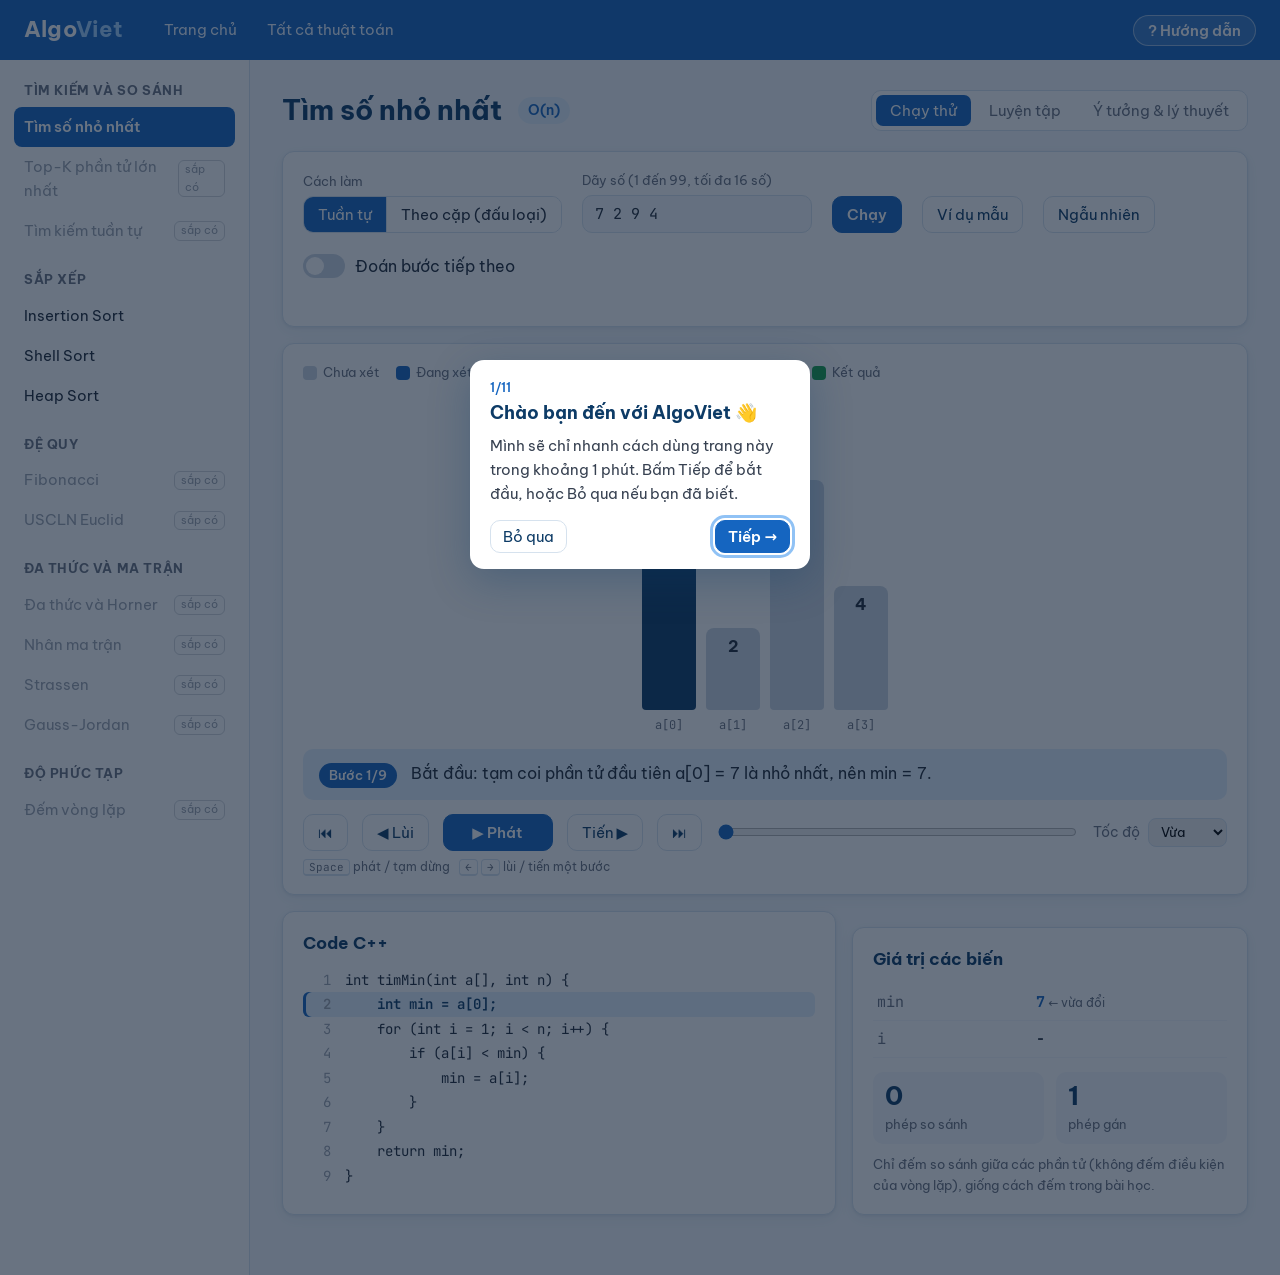
==== hoc.html @ 3840eefd "Khoi tao AlgoViet: web hoc thuat toan truc quan Gom trang chu, trang hoc dung chung, 4 thuat toan (T" ====
<!DOCTYPE html>
<html lang="vi">
<head>
  <meta charset="UTF-8">
  <meta name="viewport" content="width=device-width, initial-scale=1">
  <title>AlgoViet</title>
  <link rel="preconnect" href="https://fonts.googleapis.com">
  <link rel="stylesheet" href="https://fonts.googleapis.com/css2?family=Be+Vietnam+Pro:wght@400;600;700&family=JetBrains+Mono:wght@400;600&display=swap">
  <link rel="stylesheet" href="css/giao-dien.css">
</head>
<body>
  <header class="thanh-tren">
    <a class="logo" href="index.html">Algo<span>Viet</span></a>
    <nav class="dieu-huong">
      <a href="index.html">Trang chủ</a>
      <a href="index.html#thuat-toan">Tất cả thuật toán</a>
    </nav>
    <button class="nut-huong-dan" id="nut-huong-dan" title="Xem hướng dẫn sử dụng">? Hướng dẫn</button>
    <button class="nut-menu" id="nut-menu" aria-label="Mở danh sách thuật toán">☰ Thuật toán</button>
  </header>

  <div class="bo-cuc">
    <aside class="thanh-ben" id="thanh-ben"></aside>

    <main class="noi-dung">
      <div class="dau-trang">
        <h1 id="ten-thuat-toan"></h1>
        <span class="huy-hieu" id="do-phuc-tap"></span>
        <div class="tab" role="tablist">
          <button class="dang-chon" data-tab="chay">Chạy thử</button>
          <button data-tab="luyen-tap">Luyện tập</button>
          <button data-tab="ly-thuyet">Ý tưởng &amp; lý thuyết</button>
        </div>
      </div>

      <!-- ================= TAB CHAY THU ================= -->
      <section id="tab-chay">
        <div class="the">
          <div class="dieu-khien-tren">
            <div class="nhom">
              <label>Cách làm</label>
              <div class="chon-che-do" id="chon-cach"></div>
            </div>
            <div class="nhom">
              <label for="du-lieu">Dãy số (1 đến 99, tối đa 16 số)</label>
              <input class="o-nhap" id="du-lieu" type="text" autocomplete="off">
            </div>
            <button class="nut nut-chinh" id="nut-chay">Chạy</button>
            <button class="nut" id="nut-mau">Ví dụ mẫu</button>
            <button class="nut" id="nut-ngau-nhien">Ngẫu nhiên</button>
            <label class="cong-tac" title="Web sẽ dừng lại hỏi bạn trước mỗi phép so sánh">
              <input type="checkbox" id="che-do-doan"><span class="ray"></span>
              <span>Đoán bước tiếp theo</span>
            </label>
            <span id="diem" class="huy-hieu" aria-live="polite"></span>
          </div>
          <div class="loi" id="loi" role="alert"></div>
        </div>

        <div class="the">
          <div class="chu-thich" id="chu-thich"></div>
          <div class="san-khau" id="san-khau"></div>

          <div class="giai-thich" aria-live="polite">
            <span class="so-buoc" id="so-buoc"></span>
            <p id="giai-thich"></p>
          </div>

          <div class="cau-hoi" id="cau-hoi" hidden>
            <div class="tieu-de"></div>
            <div class="lua-chon"></div>
            <div class="phan-hoi" aria-live="polite"></div>
          </div>

          <div class="trinh-phat">
            <button class="nut" id="nut-dau" title="Về đầu">⏮</button>
            <button class="nut" id="nut-lui" title="Lùi một bước (←)">◀ Lùi</button>
            <button class="nut nut-chinh" id="nut-phat">▶ Phát</button>
            <button class="nut" id="nut-tien" title="Tiến một bước (→)">Tiến ▶</button>
            <button class="nut" id="nut-cuoi" title="Đến cuối">⏭</button>
            <input class="thanh-tien-do" id="tien-do" type="range" min="0" value="0" aria-label="Tiến độ">
            <div class="toc-do">
              <label for="toc-do">Tốc độ</label>
              <select id="toc-do">
                <option value="1800">Chậm</option>
                <option value="1100" selected>Vừa</option>
                <option value="550">Nhanh</option>
              </select>
            </div>
          </div>
          <div class="goi-y-phim"><kbd>Space</kbd> phát / tạm dừng &nbsp; <kbd>←</kbd> <kbd>→</kbd> lùi / tiến một bước</div>
        </div>

        <div class="hang">
          <div class="the">
            <h2>Code C++</h2>
            <pre class="code" id="code"></pre>
          </div>
          <div class="the" id="khu-bien">
            <h2>Giá trị các biến</h2>
            <table class="bang-bien"><tbody id="bang-bien"></tbody></table>
            <div class="bo-dem">
              <div><b id="dem-so-sanh">0</b><span>phép so sánh</span></div>
              <div><b id="dem-gan">0</b><span>phép gán</span></div>
            </div>
            <p class="ghi-chu-nho">Chỉ đếm so sánh giữa các phần tử (không đếm điều kiện của vòng lặp), giống cách đếm trong bài học.</p>
          </div>
        </div>
      </section>

      <!-- ================= TAB LUYEN TAP ================= -->
      <section id="tab-luyen-tap" hidden>
        <div class="the">
          <div class="chon-che-do chon-bai-tap">
            <button id="nut-bt-dien">✏️ Điền vào chỗ trống</button>
            <button id="nut-bt-sap-xep">↕ Sắp xếp dòng code</button>
          </div>

          <div id="bt-dien">
            <p class="mo-ta-bt">Điền vào các ô trống để hoàn thành hàm. Bấm <b>Kiểm tra</b>: web sẽ <b>chạy thật</b> code của bạn trên nhiều bộ dữ liệu, nếu sai sẽ chỉ ra sai ở đâu. Cách viết khác đáp án mẫu mà chạy đúng vẫn được tính là đúng.</p>
            <pre class="code code-dien" id="code-dien"></pre>
            <div class="hang-nut">
              <button class="nut nut-chinh" id="nut-kiem-tra-dien">Kiểm tra</button>
              <button class="nut" id="nut-goi-y-dien">💡 Gợi ý</button>
              <button class="nut" id="nut-dap-an-dien">Xem đáp án</button>
              <button class="nut" id="nut-lam-lai-dien">Làm lại</button>
            </div>
            <div id="kq-dien" aria-live="polite"></div>
          </div>

          <div id="bt-sap-xep" hidden>
            <p class="mo-ta-bt">Các dòng code đã bị xáo trộn. Kéo thả (hoặc bấm ▲ ▼) để xếp lại cho đúng rồi bấm <b>Kiểm tra</b>.</p>
            <div class="chon-che-do" id="chon-code-sap-xep"></div>
            <ol class="ds-sap-xep" id="ds-sap-xep"></ol>
            <div class="hang-nut">
              <button class="nut nut-chinh" id="nut-kiem-tra-sap-xep">Kiểm tra</button>
              <button class="nut" id="nut-xao-lai">Xáo lại</button>
              <button class="nut" id="nut-dap-an-sap-xep">Xem đáp án</button>
            </div>
            <div id="kq-sap-xep" aria-live="polite"></div>
          </div>
        </div>
      </section>

      <!-- ================= TAB LY THUYET ================= -->
      <section id="tab-ly-thuyet" hidden>
        <div class="the ly-thuyet" id="ly-thuyet"></div>
      </section>
    </main>
  </div>

  <script src="js/danh-sach.js"></script>
  <script src="js/thuat-toan/tim-min.js"></script>
  <script src="js/thuat-toan/insertion-sort.js"></script>
  <script src="js/thuat-toan/shell-sort.js"></script>
  <script src="js/thuat-toan/heap-sort.js"></script>
  <script src="js/trinh-phat.js"></script>
  <script src="js/luyen-tap.js"></script>
  <script src="js/app.js"></script>
  <script src="js/huong-dan.js"></script>
</body>
</html>
---- css/giao-dien.css ----
/* AlgoViet - giao dien trang va xanh nuoc bien */
:root {
  --nen: #FFFFFF;
  --nen-phu: #F4F8FC;
  --xanh: #1565C0;
  --xanh-dam: #0D3B66;
  --xanh-nhat: #E3F0FB;
  --chu: #1F2937;
  --chu-phu: #6B7280;
  --vien: #D6E2EE;

  /* mau trang thai trong minh hoa */
  --tt-chua-xet: #CBD5E1;
  --tt-dang-xet: #1565C0;
  --tt-so-sanh: #F59E0B;
  --tt-min: #0D3B66;
  --tt-da-xet: #E5E7EB;
  --tt-xong: #16A34A;
  --tt-sai: #DC2626;
  --tt-da-xep: #BFDBFE;
  --tt-cung-nhom: #93C5FD;

  --bo-goc: 12px;
  --bong: 0 1px 3px rgba(13, 59, 102, 0.08), 0 4px 16px rgba(13, 59, 102, 0.06);
  --font: "Be Vietnam Pro", "Segoe UI", system-ui, sans-serif;
  --font-code: "JetBrains Mono", Consolas, monospace;
}

* { box-sizing: border-box; }
html, body { margin: 0; }
body {
  font-family: var(--font);
  font-size: 16px;
  line-height: 1.6;
  color: var(--chu);
  background: var(--nen-phu);
}
button { font-family: inherit; font-size: 15px; cursor: pointer; }
:focus-visible { outline: 3px solid #90C2F5; outline-offset: 2px; }

/* ---------- thanh tren ---------- */
.thanh-tren {
  position: sticky; top: 0; z-index: 10;
  display: flex; align-items: center; gap: 28px;
  height: 60px; padding: 0 24px;
  background: var(--xanh); color: #fff;
}
.logo { font-size: 22px; font-weight: 700; letter-spacing: 0.2px; color: #fff; text-decoration: none; }
.logo span { color: #9FD0FF; }
.dieu-huong { display: flex; gap: 6px; }
.dieu-huong a {
  color: #E8F2FF; text-decoration: none; padding: 6px 12px; border-radius: 8px; font-size: 15px;
}
.dieu-huong a:hover, .dieu-huong a.dang-chon { background: rgba(255, 255, 255, 0.16); color: #fff; }
.nut-menu { display: none; margin-left: auto; background: none; border: 1px solid rgba(255,255,255,.5); color: #fff; border-radius: 8px; padding: 4px 10px; }

/* ---------- bo cuc ---------- */
.bo-cuc { display: grid; grid-template-columns: 250px minmax(0, 1fr); min-height: calc(100vh - 60px); }
.thanh-ben { background: var(--nen); border-right: 1px solid var(--vien); padding: 20px 14px; }
.thanh-ben h3 { margin: 18px 10px 6px; font-size: 13px; text-transform: uppercase; letter-spacing: 0.6px; color: var(--chu-phu); }
.thanh-ben h3:first-child { margin-top: 0; }
.thanh-ben a {
  display: flex; justify-content: space-between; align-items: center;
  padding: 8px 10px; border-radius: 8px; color: var(--chu); text-decoration: none; font-size: 15px;
}
.thanh-ben a:hover { background: var(--xanh-nhat); }
.thanh-ben a.dang-chon { background: var(--xanh); color: #fff; font-weight: 600; }
.thanh-ben a.sap-co { color: #9CA3AF; pointer-events: none; }
.thanh-ben a.sap-co small { font-size: 11px; border: 1px solid #D1D5DB; border-radius: 6px; padding: 0 6px; }

.noi-dung { padding: 28px 32px 60px; max-width: 1180px; width: 100%; }
.dau-trang { display: flex; flex-wrap: wrap; align-items: center; gap: 12px 16px; margin-bottom: 18px; }
.dau-trang h1 { margin: 0; font-size: 28px; color: var(--xanh-dam); }
.huy-hieu { background: var(--xanh-nhat); color: var(--xanh); font-weight: 600; font-size: 14px; padding: 2px 10px; border-radius: 999px; }
.tab { margin-left: auto; display: flex; gap: 4px; background: var(--nen); border: 1px solid var(--vien); border-radius: 10px; padding: 4px; }
.tab button { border: 0; background: none; padding: 6px 14px; border-radius: 7px; color: var(--chu-phu); }
.tab button.dang-chon { background: var(--xanh); color: #fff; }

.the { background: var(--nen); border: 1px solid var(--vien); border-radius: var(--bo-goc); box-shadow: var(--bong); padding: 18px 20px; }
.the + .the, .hang + .the, .the + .hang { margin-top: 16px; }
.the h2 { margin: 0 0 10px; font-size: 17px; color: var(--xanh-dam); }

/* ---------- nhap du lieu ---------- */
.dieu-khien-tren { display: flex; flex-wrap: wrap; gap: 14px 20px; align-items: flex-end; }
.nhom label { display: block; font-size: 13px; color: var(--chu-phu); margin-bottom: 4px; }
.chon-che-do { display: inline-flex; border: 1px solid var(--vien); border-radius: 10px; overflow: hidden; }
.chon-che-do button { border: 0; background: var(--nen); padding: 8px 14px; color: var(--chu); }
.chon-che-do button + button { border-left: 1px solid var(--vien); }
.chon-che-do button.dang-chon { background: var(--xanh); color: #fff; }
.o-nhap {
  font-family: var(--font-code); font-size: 15px; width: 230px; padding: 8px 12px;
  border: 1px solid var(--vien); border-radius: 10px; background: var(--nen-phu); color: var(--chu);
}
.o-nhap:focus { border-color: var(--xanh); background: #fff; outline: none; box-shadow: 0 0 0 3px var(--xanh-nhat); }
.nut { border: 1px solid var(--vien); background: var(--nen); color: var(--xanh-dam); padding: 8px 14px; border-radius: 10px; }
.nut:hover { border-color: var(--xanh); background: var(--xanh-nhat); }
.nut-chinh { background: var(--xanh); border-color: var(--xanh); color: #fff; font-weight: 600; }
.nut-chinh:hover { background: #0F539E; border-color: #0F539E; }
.loi { color: var(--tt-sai); font-size: 14px; margin-top: 8px; min-height: 1em; }

.cong-tac { display: inline-flex; align-items: center; gap: 10px; cursor: pointer; user-select: none; padding: 7px 0; }
.cong-tac input { position: absolute; opacity: 0; }
.cong-tac .ray { width: 42px; height: 24px; border-radius: 999px; background: #CBD5E1; position: relative; transition: background .2s; }
.cong-tac .ray::after { content: ""; position: absolute; top: 3px; left: 3px; width: 18px; height: 18px; border-radius: 50%; background: #fff; transition: transform .2s; }
.cong-tac input:checked + .ray { background: var(--xanh); }
.cong-tac input:checked + .ray::after { transform: translateX(18px); }
.cong-tac input:focus-visible + .ray { outline: 3px solid #90C2F5; outline-offset: 2px; }

/* ---------- khung minh hoa ---------- */
.chu-thich { display: flex; flex-wrap: wrap; gap: 6px 16px; font-size: 13px; color: var(--chu-phu); margin-bottom: 12px; }
.chu-thich span { display: inline-flex; align-items: center; gap: 6px; }
.chu-thich i { width: 14px; height: 14px; border-radius: 4px; display: inline-block; }

.san-khau { min-height: 300px; display: flex; align-items: flex-end; justify-content: safe center; padding: 10px 4px 0; overflow-x: auto; }

/* cot (cach tuan tu) */
.day-cot { display: flex; align-items: flex-end; gap: 10px; height: 330px; }
.cot-o { display: flex; flex-direction: column; align-items: center; width: 54px; }
.nhan-tren { height: 26px; font-size: 12px; font-weight: 700; white-space: nowrap; }
.nhan-min { background: var(--tt-min); color: #fff; padding: 1px 8px; border-radius: 999px; }
.nhan-xong { background: var(--tt-xong); color: #fff; padding: 1px 8px; border-radius: 999px; }
.cot {
  width: 100%; border-radius: 8px 8px 4px 4px; display: flex; align-items: flex-start; justify-content: center;
  padding-top: 6px; font-weight: 700; font-size: 16px; color: #1F2937;
  transition: height .45s ease, background-color .3s ease, opacity .3s, transform .3s;
}
.cot.chua-xet { background: var(--tt-chua-xet); }
.cot.dang-xet { background: var(--tt-dang-xet); color: #fff; transform: translateY(-4px); }
.cot.so-sanh  { background: var(--tt-so-sanh); color: #1F2937; transform: translateY(-4px); box-shadow: 0 0 0 3px #FDE68A; }
.cot.la-min   { background: var(--tt-min); color: #fff; }
.cot.da-xet   { background: var(--tt-da-xet); color: #9CA3AF; }
.cot.xong     { background: var(--tt-xong); color: #fff; }
.chi-so { font-family: var(--font-code); font-size: 12px; color: var(--chu-phu); margin-top: 6px; }
.con-tro { height: 22px; font-size: 13px; color: var(--xanh); font-weight: 700; }

/* dau loai (cach theo cap) */
.dau-loai { display: flex; flex-direction: column-reverse; gap: 18px; width: 100%; align-items: center; padding-bottom: 6px; }
.vong { display: flex; align-items: center; gap: 14px; }
.vong .ten-vong { width: 64px; font-size: 13px; color: var(--chu-phu); text-align: right; }
.cap { display: flex; gap: 6px; padding: 6px; border: 1px dashed var(--vien); border-radius: 10px; }
.cap.dang-dau { border: 2px solid var(--tt-so-sanh); background: #FFFBEB; }
.o-so {
  width: 48px; height: 48px; border-radius: 10px; display: flex; align-items: center; justify-content: center;
  font-weight: 700; font-size: 17px; background: var(--tt-chua-xet); transition: all .3s ease;
}
.o-so.so-sanh { background: var(--tt-so-sanh); }
.o-so.thang { background: var(--tt-dang-xet); color: #fff; }
.o-so.thua { background: var(--tt-da-xet); color: #9CA3AF; text-decoration: line-through; }
.o-so.di-thang { background: var(--xanh-nhat); color: var(--xanh-dam); border: 1px dashed var(--xanh); }
.o-so.xong { background: var(--tt-xong); color: #fff; }
.o-so.moi { animation: hien-len .45s ease; }
@keyframes hien-len { from { transform: translateY(18px); opacity: 0; } to { transform: none; opacity: 1; } }

/* ---------- giai thich + cau hoi ---------- */
.giai-thich { display: flex; gap: 14px; align-items: flex-start; background: var(--xanh-nhat); border-radius: 10px; padding: 12px 16px; margin-top: 14px; }
.so-buoc { flex: none; background: var(--xanh); color: #fff; font-size: 13px; font-weight: 600; padding: 2px 10px; border-radius: 999px; margin-top: 2px; }
.giai-thich p { margin: 0; font-size: 16px; }

.cau-hoi { margin-top: 14px; border: 2px solid var(--xanh); border-radius: 12px; padding: 14px 16px; background: #fff; }
.cau-hoi[hidden] { display: none; }
.cau-hoi .tieu-de { font-weight: 700; color: var(--xanh-dam); margin-bottom: 10px; }
.cau-hoi .lua-chon { display: flex; flex-wrap: wrap; gap: 10px; }
.cau-hoi .lua-chon button { border: 1px solid var(--xanh); background: #fff; color: var(--xanh); padding: 8px 16px; border-radius: 10px; font-weight: 600; }
.cau-hoi .lua-chon button:hover:not(:disabled) { background: var(--xanh-nhat); }
.cau-hoi .lua-chon button:disabled { cursor: default; opacity: .55; }
.cau-hoi .lua-chon button.chon-dung { background: var(--tt-xong); border-color: var(--tt-xong); color: #fff; opacity: 1; }
.cau-hoi .lua-chon button.chon-sai { background: var(--tt-sai); border-color: var(--tt-sai); color: #fff; opacity: 1; }
.phan-hoi { margin-top: 10px; font-size: 15px; }
.phan-hoi.dung { color: #15803D; }
.phan-hoi.sai { color: #B91C1C; }

/* ---------- trinh phat ---------- */
.trinh-phat { display: flex; flex-wrap: wrap; align-items: center; gap: 10px 14px; margin-top: 14px; }
.trinh-phat .nut { min-width: 44px; }
.trinh-phat .nut-chinh { min-width: 110px; }
.thanh-tien-do { flex: 1 1 200px; accent-color: var(--xanh); }
.toc-do { display: flex; align-items: center; gap: 8px; font-size: 14px; color: var(--chu-phu); }
.toc-do select { font-family: inherit; padding: 4px 8px; border: 1px solid var(--vien); border-radius: 8px; }
.goi-y-phim { font-size: 12px; color: var(--chu-phu); margin-top: 6px; }
kbd { font-family: var(--font-code); font-size: 11px; border: 1px solid var(--vien); border-bottom-width: 2px; border-radius: 4px; padding: 0 5px; background: #fff; }

/* ---------- code + bien ---------- */
.hang { display: grid; grid-template-columns: minmax(0, 1.4fr) minmax(0, 1fr); gap: 16px; }
.code { font-family: var(--font-code); font-size: 14px; line-height: 1.75; margin: 0; overflow-x: auto; }
.code div { padding: 0 10px; border-radius: 6px; white-space: pre; display: flex; gap: 14px; }
.code div .so-dong { color: #9CA3AF; width: 18px; text-align: right; flex: none; user-select: none; }
.code div.dang-chay { background: var(--xanh-nhat); box-shadow: inset 3px 0 0 var(--xanh); font-weight: 600; color: var(--xanh-dam); }

.bang-bien { width: 100%; border-collapse: collapse; font-size: 15px; }
.bang-bien td { padding: 6px 4px; border-bottom: 1px solid var(--nen-phu); }
.bang-bien td:first-child { font-family: var(--font-code); color: var(--chu-phu); width: 45%; }
.bang-bien td:last-child { font-family: var(--font-code); font-weight: 700; }
.bang-bien tr.vua-doi td:last-child { color: var(--xanh); }
.bang-bien tr.vua-doi td:last-child::after { content: "  ← vừa đổi"; font-family: var(--font); font-weight: 400; font-size: 12px; color: var(--chu-phu); }
.bo-dem { display: flex; gap: 12px; margin-top: 14px; }
.bo-dem div { flex: 1; background: var(--nen-phu); border-radius: 10px; padding: 8px 12px; }
.bo-dem b { display: block; font-size: 26px; color: var(--xanh-dam); line-height: 1.2; }
.bo-dem span { font-size: 13px; color: var(--chu-phu); }
.ghi-chu-nho { font-size: 13px; color: var(--chu-phu); margin: 10px 0 0; }

/* ---------- ly thuyet ---------- */
.ly-thuyet h2 { margin-top: 0; }
.ly-thuyet h3 { color: var(--xanh-dam); margin: 22px 0 8px; font-size: 17px; }
.ly-thuyet table { border-collapse: collapse; width: 100%; font-size: 15px; }
.ly-thuyet th, .ly-thuyet td { border: 1px solid var(--vien); padding: 8px 10px; text-align: left; }
.ly-thuyet th { background: var(--xanh-nhat); color: var(--xanh-dam); }
.vi-du-doi-thuong { border-left: 4px solid var(--xanh); background: var(--nen-phu); padding: 10px 14px; border-radius: 0 10px 10px 0; }


/* ---------- sap xep: cot them trang thai ---------- */
.cot.da-xep { background: var(--tt-da-xep); }
.cot.cung-nhom { background: var(--tt-cung-nhom); }
.cot.cho-chen { background: transparent; border: 2px dashed var(--xanh); color: var(--xanh); font-weight: 700; }
.khung-cot { display: flex; flex-direction: column; align-items: center; gap: 6px; }
.tieu-d { font-weight: 700; color: var(--xanh-dam); background: var(--xanh-nhat); padding: 2px 14px; border-radius: 999px; font-size: 14px; }
.chi-so + .chi-so { margin-top: 0; font-size: 11px; }

/* ---------- Heap Sort: cay + mang ---------- */
.khung-heap { width: 100%; max-width: 760px; margin: auto; }
.khung-heap svg { width: 100%; height: auto; display: block; }
.cay-canh { stroke: #90A4BE; stroke-width: 2; }
.cay-canh.khoa { stroke: #CBD5E1; stroke-dasharray: 4 4; }
.cay-nut circle { fill: var(--tt-chua-xet); stroke: #fff; stroke-width: 2; transition: fill .3s; }
.cay-nut text { font: 700 15px var(--font); fill: #1F2937; text-anchor: middle; dominant-baseline: central; }
.cay-nut text.cay-so { font: 400 11px var(--font-code); fill: #6B7280; }
.cay-nut.dang-xet circle { fill: var(--tt-dang-xet); }
.cay-nut.dang-xet text:not(.cay-so), .cay-nut.doi-cho text:not(.cay-so), .cay-nut.khoa text:not(.cay-so) { fill: #fff; }
.cay-nut.so-sanh circle { fill: var(--tt-so-sanh); }
.cay-nut.la-con circle { stroke: var(--tt-so-sanh); stroke-width: 4; }
.cay-nut.doi-cho circle { fill: var(--tt-sai); }
.cay-nut.khoa circle { fill: var(--tt-xong); }
.hang-mang { display: flex; flex-wrap: wrap; justify-content: center; gap: 6px; margin-top: 10px; }
.o-mang { width: 44px; text-align: center; border-radius: 8px; padding: 4px 0; background: var(--tt-chua-xet); transition: background .3s; }
.o-mang b { display: block; font-size: 16px; color: #1F2937; }
.o-mang small { font-family: var(--font-code); font-size: 11px; color: #4B5563; }
.o-mang.dang-xet { background: var(--tt-dang-xet); } .o-mang.dang-xet b, .o-mang.dang-xet small { color: #fff; }
.o-mang.so-sanh { background: var(--tt-so-sanh); }
.o-mang.la-con { box-shadow: inset 0 0 0 3px var(--tt-so-sanh); }
.o-mang.doi-cho { background: var(--tt-sai); } .o-mang.doi-cho b, .o-mang.doi-cho small { color: #fff; }
.o-mang.khoa { background: var(--tt-xong); } .o-mang.khoa b, .o-mang.khoa small { color: #fff; }
.o-mang.dau-khoa { margin-left: 10px; }

/* ---------- trang chu ---------- */
.trang-chu { background: var(--nen); }
.mo-dau { background: linear-gradient(180deg, var(--xanh-nhat) 0%, #FFFFFF 100%); border-bottom: 1px solid var(--vien); }
.mo-dau-trong { max-width: 860px; margin: 0 auto; padding: 64px 24px 56px; text-align: center; }
.mo-dau h1 { font-size: 40px; line-height: 1.25; margin: 0 0 14px; color: var(--xanh-dam); }
.mo-dau h1 span { color: var(--xanh); }
.mo-dau p { font-size: 18px; color: #4B5563; margin: 0 auto 26px; max-width: 640px; }
.o-tim input {
  width: 100%; max-width: 520px; font-family: inherit; font-size: 16px; padding: 13px 18px;
  border: 1px solid var(--vien); border-radius: 999px; background: #fff; box-shadow: var(--bong);
}
.o-tim input:focus { outline: none; border-color: var(--xanh); box-shadow: 0 0 0 4px var(--xanh-nhat); }
.nut-lon { display: inline-block; margin-top: 18px; padding: 12px 22px; text-decoration: none; font-size: 16px; }

.noi-dung-chu { max-width: 1120px; margin: 0 auto; padding: 36px 24px 64px; }
.cach-hoc { display: grid; grid-template-columns: repeat(3, minmax(0, 1fr)); gap: 16px; margin-bottom: 20px; }
.buoc-hoc { background: var(--nen-phu); border-radius: var(--bo-goc); padding: 18px 20px; }
.buoc-hoc b { display: inline-flex; width: 30px; height: 30px; border-radius: 50%; align-items: center; justify-content: center; background: var(--xanh); color: #fff; }
.buoc-hoc h3 { margin: 10px 0 4px; font-size: 17px; color: var(--xanh-dam); }
.buoc-hoc h3 small { font-size: 11px; font-weight: 600; color: var(--chu-phu); border: 1px solid var(--vien); border-radius: 6px; padding: 0 6px; vertical-align: middle; }
.buoc-hoc p { margin: 0; color: #4B5563; font-size: 15px; }

.ten-nhom { font-size: 20px; color: var(--xanh-dam); margin: 34px 0 14px; }
.luoi-the { display: grid; grid-template-columns: repeat(auto-fill, minmax(250px, 1fr)); gap: 16px; }
.the-thuat-toan {
  display: flex; flex-direction: column; text-decoration: none; color: var(--chu);
  background: #fff; border: 1px solid var(--vien); border-radius: var(--bo-goc); padding: 16px 18px;
  transition: border-color .2s, box-shadow .2s, transform .2s;
}
.the-thuat-toan:hover { border-color: var(--xanh); box-shadow: var(--bong); transform: translateY(-2px); }
.the-thuat-toan.chua-co { cursor: default; }
.the-thuat-toan.chua-co:hover { transform: none; box-shadow: none; border-color: var(--vien); }
.the-thuat-toan.chua-co .hinh-the, .the-thuat-toan.chua-co h3 { opacity: .6; }
.hinh-the { height: 56px; background: var(--nen-phu); border-radius: 8px; display: flex; align-items: center; justify-content: center; margin-bottom: 12px; }
.hinh-the svg { height: 40px; }
.the-thuat-toan h3 { margin: 0 0 4px; font-size: 17px; color: var(--xanh-dam); }
.the-thuat-toan p { margin: 0 0 14px; font-size: 14px; color: #4B5563; flex: 1; }
.nhan-the { display: flex; align-items: center; gap: 8px; font-size: 13px; }
.do-kho { color: var(--chu-phu); }
.vao-hoc { margin-left: auto; color: var(--xanh); font-weight: 600; }
.sap-co-nhan { margin-left: auto; color: var(--chu-phu); border: 1px solid var(--vien); border-radius: 6px; padding: 0 8px; }
.chan-trang { text-align: center; color: var(--chu-phu); font-size: 14px; padding: 24px; border-top: 1px solid var(--vien); }

.dieu-huong a { white-space: nowrap; }
@media (max-width: 700px) {
  .thanh-tren { gap: 12px; padding: 0 16px; }
  .dieu-huong a { padding: 6px 8px; font-size: 14px; }
  .mo-dau-trong { padding: 40px 16px 36px; }
  .mo-dau h1 { font-size: 28px; }
  .mo-dau p { font-size: 16px; }
  .cach-hoc { grid-template-columns: minmax(0, 1fr); }
  .noi-dung-chu { padding: 24px 16px 48px; }
}

/* ---------- luyen tap ---------- */
.chon-bai-tap { margin-bottom: 14px; }
.mo-ta-bt { margin: 0 0 14px; color: #374151; }
.hang-nut { display: flex; flex-wrap: wrap; gap: 10px; margin: 14px 0; }
.code-dien { background: var(--nen-phu); border-radius: 10px; padding: 12px 6px; }
.code-dien div { align-items: center; }
.o-trong {
  font-family: var(--font-code); font-size: 14px; padding: 1px 6px; margin: 1px 2px;
  border: 1.5px dashed var(--xanh); border-radius: 6px; background: #fff; color: var(--xanh-dam);
}
.o-trong:focus { outline: none; border-style: solid; box-shadow: 0 0 0 3px var(--xanh-nhat); }
.o-trong.o-sai { border: 1.5px solid var(--tt-sai); background: #FEF2F2; }
.o-trong.o-dung { border: 1.5px solid var(--tt-xong); background: #F0FDF4; }
.kq { border-radius: 10px; padding: 10px 14px; margin-bottom: 12px; font-size: 15px; }
.kq.dung { background: #F0FDF4; border: 1px solid #BBF7D0; color: #166534; }
.kq.sai { background: #FEF2F2; border: 1px solid #FECACA; color: #991B1B; }
.kq.goi-y { background: #FFFBEB; border: 1px solid #FDE68A; color: #78350F; }
.bang-test { border-collapse: collapse; font-size: 14px; margin-bottom: 10px; }
.bang-test th, .bang-test td { border: 1px solid var(--vien); padding: 5px 12px; text-align: left; font-family: var(--font-code); }
.bang-test th { background: var(--xanh-nhat); color: var(--xanh-dam); font-family: var(--font); font-weight: 600; }
.bang-test tr.dong-sai td { background: #FEF2F2; }
.tieu-de-vet { margin: 16px 0 8px; font-size: 15px; color: var(--xanh-dam); }
.ngoai-mang { color: var(--tt-sai); font-family: var(--font); font-weight: 600; }

.ds-sap-xep { list-style: none; counter-reset: dong; margin: 14px 0 0; padding: 0; }
.ds-sap-xep li {
  counter-increment: dong; display: flex; align-items: center; gap: 10px;
  background: #fff; border: 1px solid var(--vien); border-radius: 8px; padding: 6px 8px; margin-bottom: 6px; cursor: grab;
}
.ds-sap-xep li::before { content: counter(dong); width: 18px; text-align: right; font-family: var(--font-code); font-size: 12px; color: #9CA3AF; }
.ds-sap-xep li.dang-keo { opacity: .5; border-style: dashed; }
.ds-sap-xep li.dung { border-color: var(--tt-xong); background: #F0FDF4; }
.ds-sap-xep li.sai { border-color: var(--tt-sai); background: #FEF2F2; }
.ds-sap-xep code { flex: 1; min-width: 0; font-family: var(--font-code); font-size: 14px; white-space: pre-wrap; overflow-wrap: anywhere; }
.tay-keo { color: #9CA3AF; letter-spacing: -2px; }
.nut-dich { display: flex; gap: 4px; }
.nut-dich button { border: 1px solid var(--vien); background: var(--nen-phu); color: var(--xanh-dam); border-radius: 6px; width: 30px; height: 28px; font-size: 11px; }
.nut-dich button:hover { border-color: var(--xanh); background: var(--xanh-nhat); }

/* ---------- huong dan su dung ---------- */
.nut-huong-dan { margin-left: auto; background: rgba(255,255,255,.14); border: 1px solid rgba(255,255,255,.45); color: #fff; border-radius: 999px; padding: 5px 14px; font-weight: 600; }
.nut-huong-dan:hover { background: rgba(255,255,255,.26); }
.hd-nen { position: fixed; inset: 0; z-index: 50; }
.hd-den {
  position: fixed; z-index: 51; border-radius: 12px; pointer-events: none;
  box-shadow: 0 0 0 9999px rgba(13, 30, 52, 0.62), 0 0 0 3px #90C2F5;
  transition: all .3s ease;
}
.hd-the {
  position: fixed; z-index: 52; width: 340px; background: #fff; border-radius: 14px;
  padding: 18px 20px 16px; box-shadow: 0 12px 40px rgba(13, 59, 102, .3); transition: top .3s ease, left .3s ease;
}
.hd-the h3 { margin: 2px 0 6px; font-size: 18px; color: var(--xanh-dam); }
.hd-the p { margin: 0 0 14px; font-size: 15px; color: #374151; }
.hd-so { font-size: 12px; font-weight: 600; color: var(--xanh); }
.hd-nut { display: flex; align-items: center; gap: 8px; }
.hd-nut span { flex: 1; }
.hd-nut .nut { padding: 6px 12px; }

[hidden] { display: none !important; }
#diem:empty { display: none; }

/* ---------- dien thoai ---------- */
@media (max-width: 900px) {
  .bo-cuc { grid-template-columns: minmax(0, 1fr); }
  .thanh-ben { display: none; border-right: 0; border-bottom: 1px solid var(--vien); }
  .thanh-ben.mo { display: block; }
  .nut-menu { display: block; }
  .dieu-huong { display: none; }
  .noi-dung { padding: 18px 16px 48px; }
  .tab { margin-left: 0; }
  .hang { grid-template-columns: minmax(0, 1fr); }
  .day-cot { gap: 6px; height: 290px; }
  .cot-o { width: 40px; }
  .o-nhap { width: 100%; }
  .ds-sap-xep code { font-size: 13px; }
  .code-dien { font-size: 13px; }
  .nhom { flex: 1 1 100%; }
}
@media (prefers-reduced-motion: reduce) {
  * { transition: none !important; animation: none !important; }
}
.nut-huong-dan + .nut-menu { margin-left: 8px; }
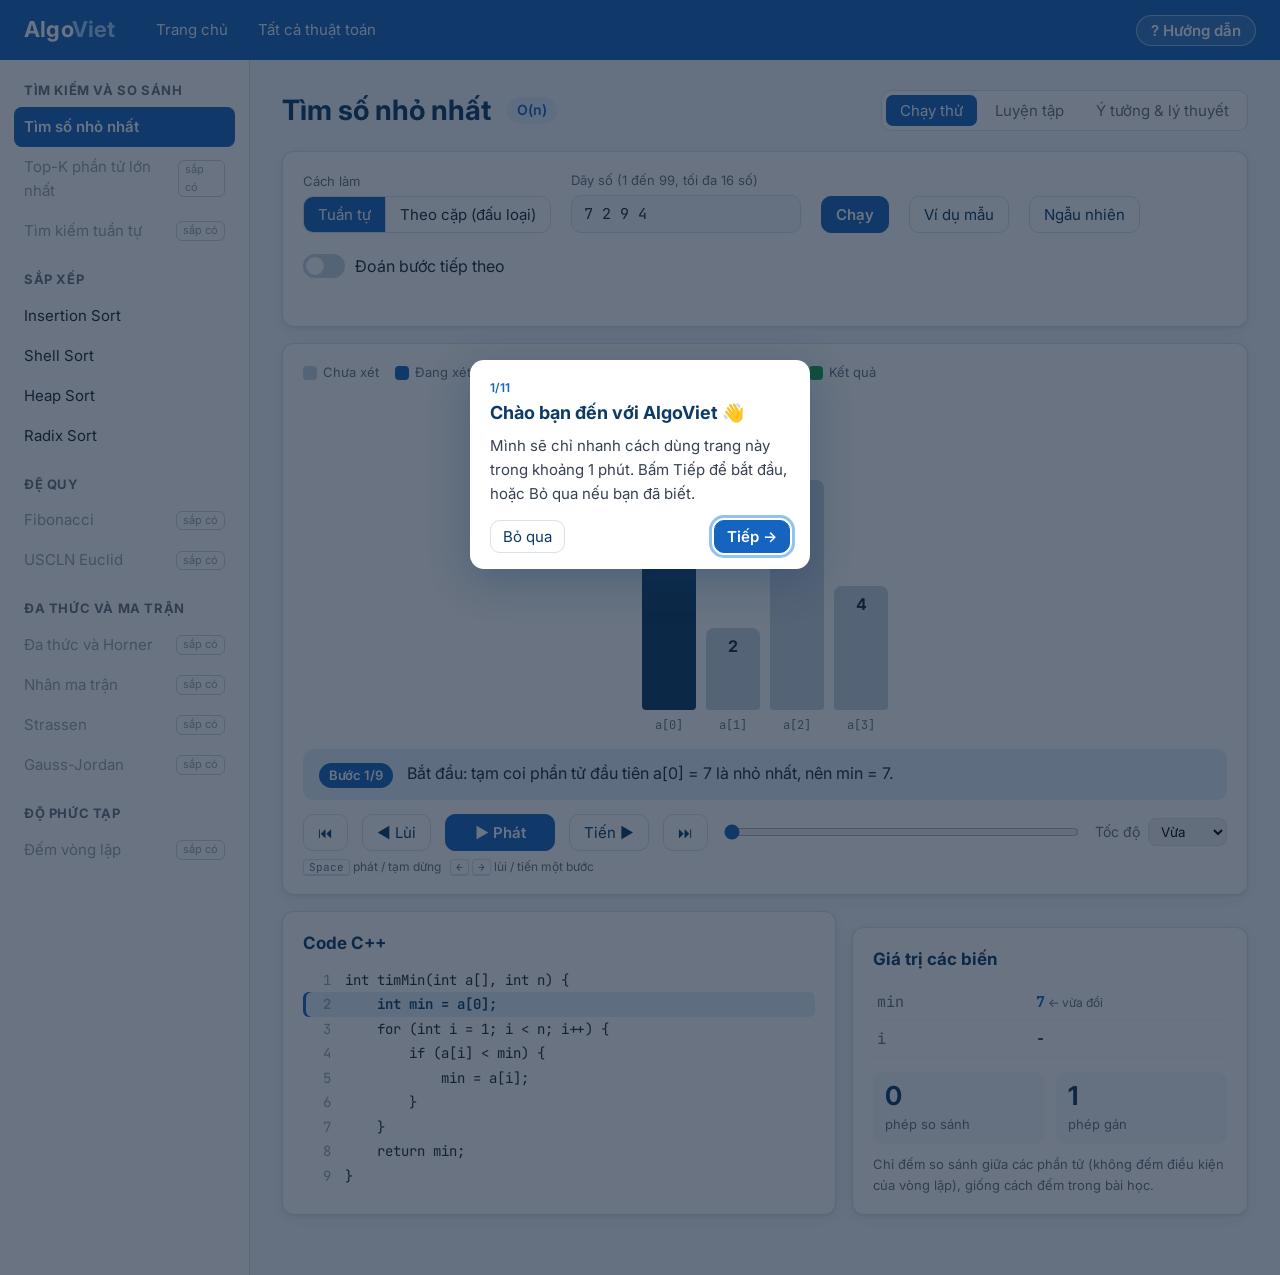
==== commit 78c6766b: "Them Radix Sort; doi phong Inter; sua gioi han nhap theo thuat toan - Them thuat toan Radix Sort (nh" ====
--- a/hoc.html
+++ b/hoc.html
@@ -5,7 +5,7 @@
   <meta name="viewport" content="width=device-width, initial-scale=1">
   <title>AlgoViet</title>
   <link rel="preconnect" href="https://fonts.googleapis.com">
-  <link rel="stylesheet" href="https://fonts.googleapis.com/css2?family=Be+Vietnam+Pro:wght@400;600;700&family=JetBrains+Mono:wght@400;600&display=swap">
+  <link rel="stylesheet" href="https://fonts.googleapis.com/css2?family=Inter:wght@400;500;600;700&family=JetBrains+Mono:wght@400;500;600&display=swap">
   <link rel="stylesheet" href="css/giao-dien.css">
 </head>
 <body>
@@ -154,6 +154,7 @@
   <script src="js/thuat-toan/insertion-sort.js"></script>
   <script src="js/thuat-toan/shell-sort.js"></script>
   <script src="js/thuat-toan/heap-sort.js"></script>
+  <script src="js/thuat-toan/radix-sort.js"></script>
   <script src="js/trinh-phat.js"></script>
   <script src="js/luyen-tap.js"></script>
   <script src="js/app.js"></script>
--- a/css/giao-dien.css
+++ b/css/giao-dien.css
@@ -22,7 +22,7 @@
 
   --bo-goc: 12px;
   --bong: 0 1px 3px rgba(13, 59, 102, 0.08), 0 4px 16px rgba(13, 59, 102, 0.06);
-  --font: "Be Vietnam Pro", "Segoe UI", system-ui, sans-serif;
+  --font: "Inter", "Segoe UI", system-ui, sans-serif;
   --font-code: "JetBrains Mono", Consolas, monospace;
 }
 
@@ -214,6 +214,12 @@
 .khung-cot { display: flex; flex-direction: column; align-items: center; gap: 6px; }
 .tieu-d { font-weight: 700; color: var(--xanh-dam); background: var(--xanh-nhat); padding: 2px 14px; border-radius: 999px; font-size: 14px; }
 .chi-so + .chi-so { margin-top: 0; font-size: 11px; }
+
+
+/* ---------- Radix Sort: mang + dem + output ---------- */
+.khung-heap .tieu-d { text-align: center; margin: 0 auto 10px; display: table; }
+.nhan-hang { text-align: center; font-size: 13px; color: var(--chu-phu); margin: 10px 0 2px; }
+.o-mang.la-con { background: var(--xanh-nhat); box-shadow: none; }
 
 /* ---------- Heap Sort: cay + mang ---------- */
 .khung-heap { width: 100%; max-width: 760px; margin: auto; }
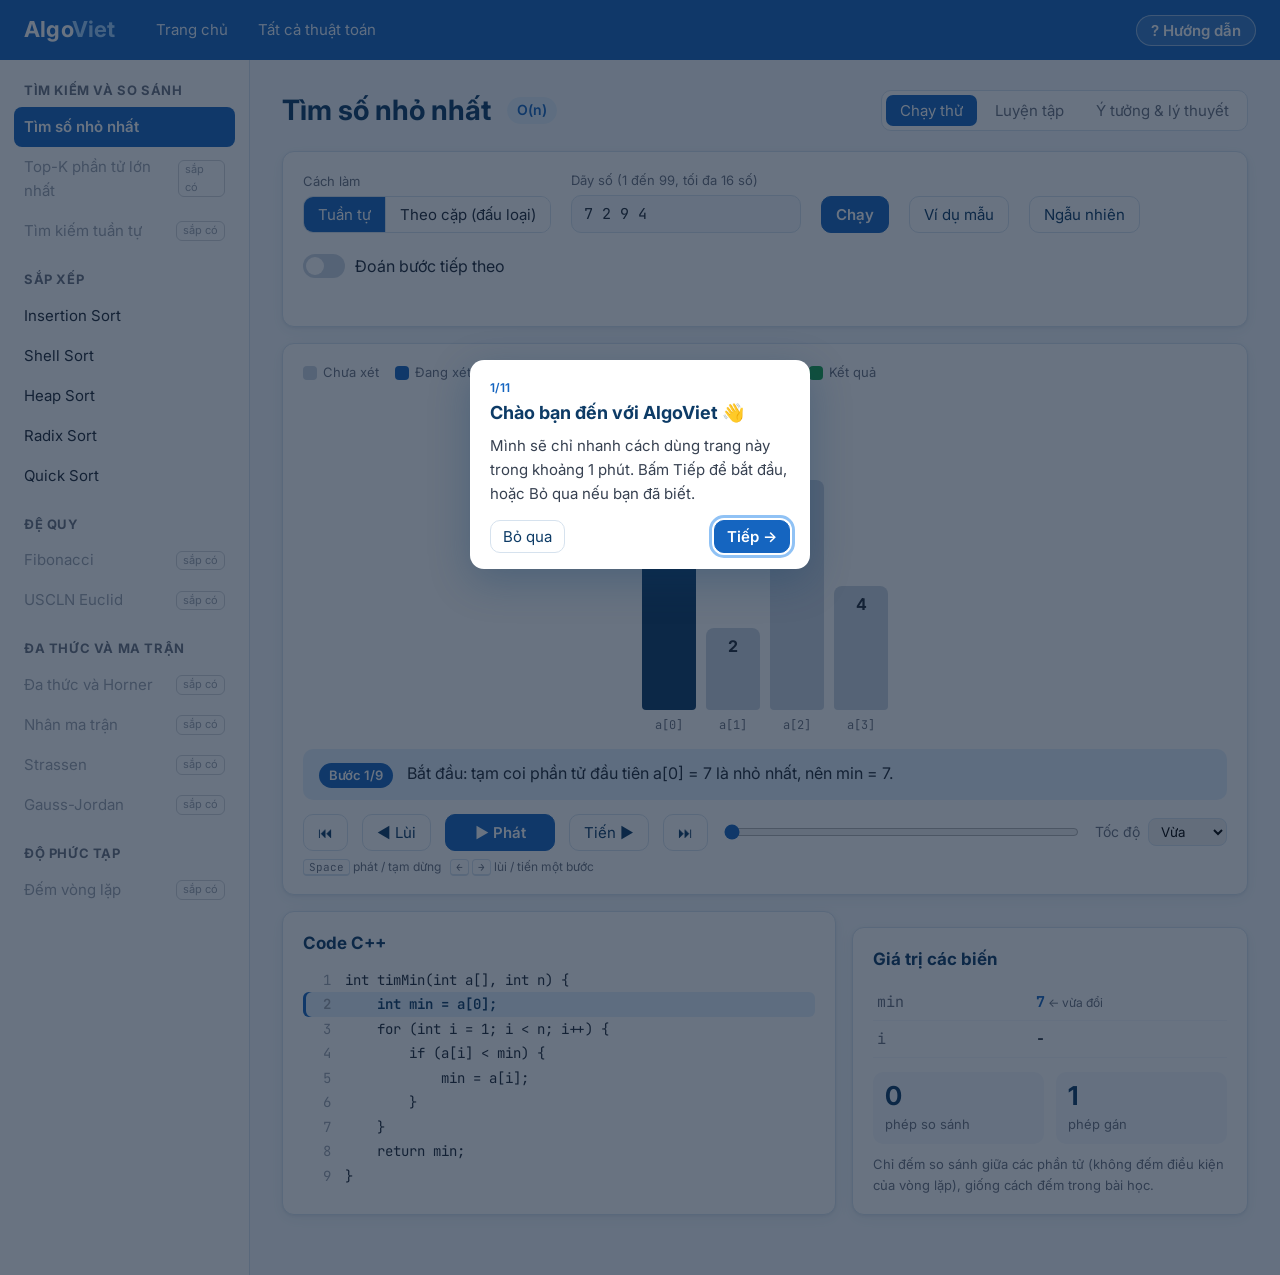
==== commit 61026bd7: "Them Quick Sort; sua Radix Sort tach ham timMax rieng cho khop bai lam - Them thuat toan Quick Sort " ====
--- a/hoc.html
+++ b/hoc.html
@@ -155,6 +155,7 @@
   <script src="js/thuat-toan/shell-sort.js"></script>
   <script src="js/thuat-toan/heap-sort.js"></script>
   <script src="js/thuat-toan/radix-sort.js"></script>
+  <script src="js/thuat-toan/quick-sort.js"></script>
   <script src="js/trinh-phat.js"></script>
   <script src="js/luyen-tap.js"></script>
   <script src="js/app.js"></script>
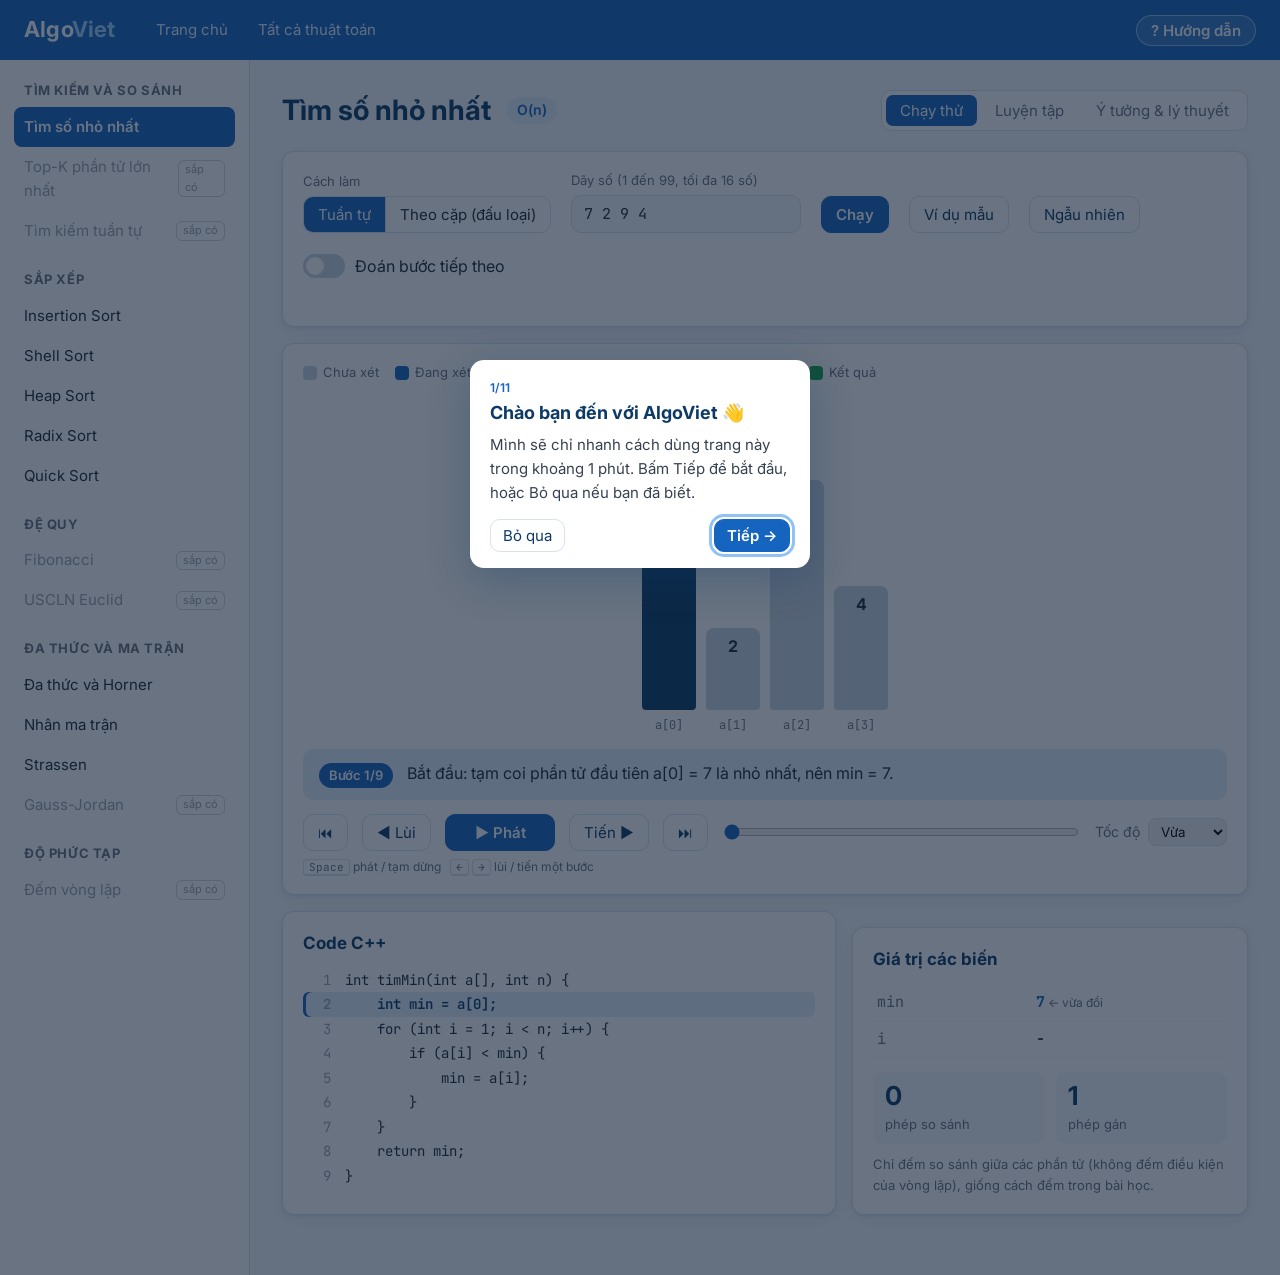
==== commit 23b284bd: "Them 3 thuat toan: Horner, Nhan ma tran, Strassen (nhom Da thuc va ma tran) - Horner: minh hoa resul" ====
--- a/hoc.html
+++ b/hoc.html
@@ -156,6 +156,9 @@
   <script src="js/thuat-toan/heap-sort.js"></script>
   <script src="js/thuat-toan/radix-sort.js"></script>
   <script src="js/thuat-toan/quick-sort.js"></script>
+  <script src="js/thuat-toan/horner.js"></script>
+  <script src="js/thuat-toan/nhan-ma-tran.js"></script>
+  <script src="js/thuat-toan/strassen.js"></script>
   <script src="js/trinh-phat.js"></script>
   <script src="js/luyen-tap.js"></script>
   <script src="js/app.js"></script>
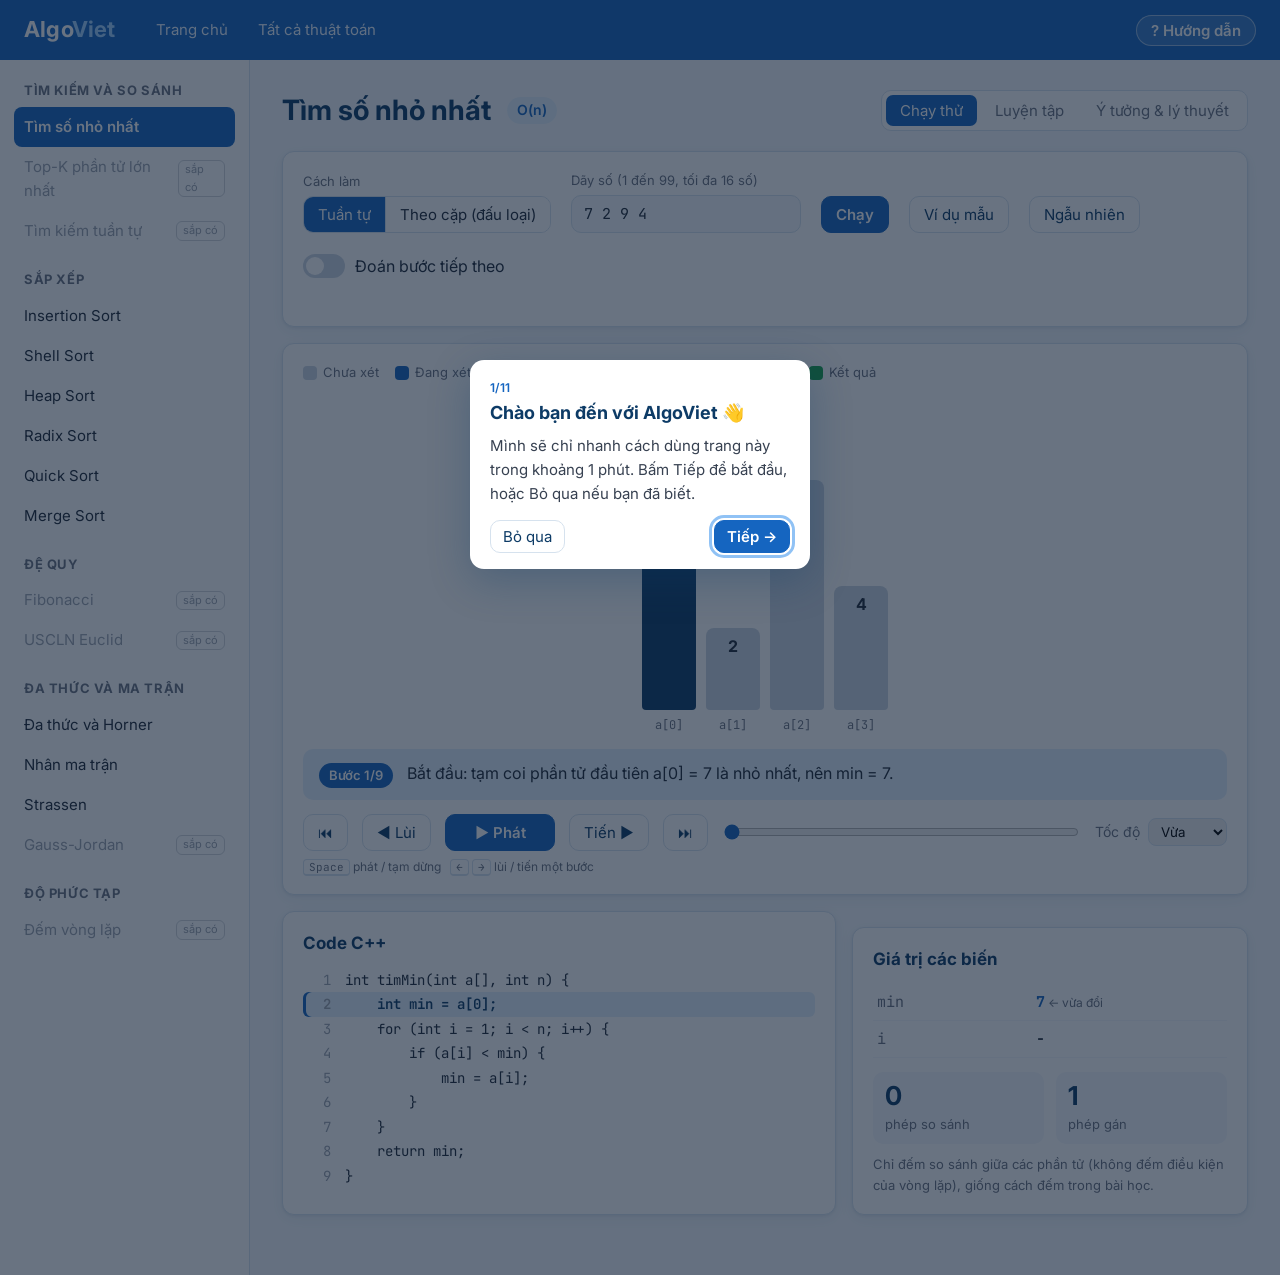
==== commit 2dcc39c5: "Them Merge Sort (nhom Sap xep): co 2 cach lam - de quy va khong de quy - Dung chung 1 ham thucHienMe" ====
--- a/hoc.html
+++ b/hoc.html
@@ -156,6 +156,7 @@
   <script src="js/thuat-toan/heap-sort.js"></script>
   <script src="js/thuat-toan/radix-sort.js"></script>
   <script src="js/thuat-toan/quick-sort.js"></script>
+  <script src="js/thuat-toan/merge-sort.js"></script>
   <script src="js/thuat-toan/horner.js"></script>
   <script src="js/thuat-toan/nhan-ma-tran.js"></script>
   <script src="js/thuat-toan/strassen.js"></script>
